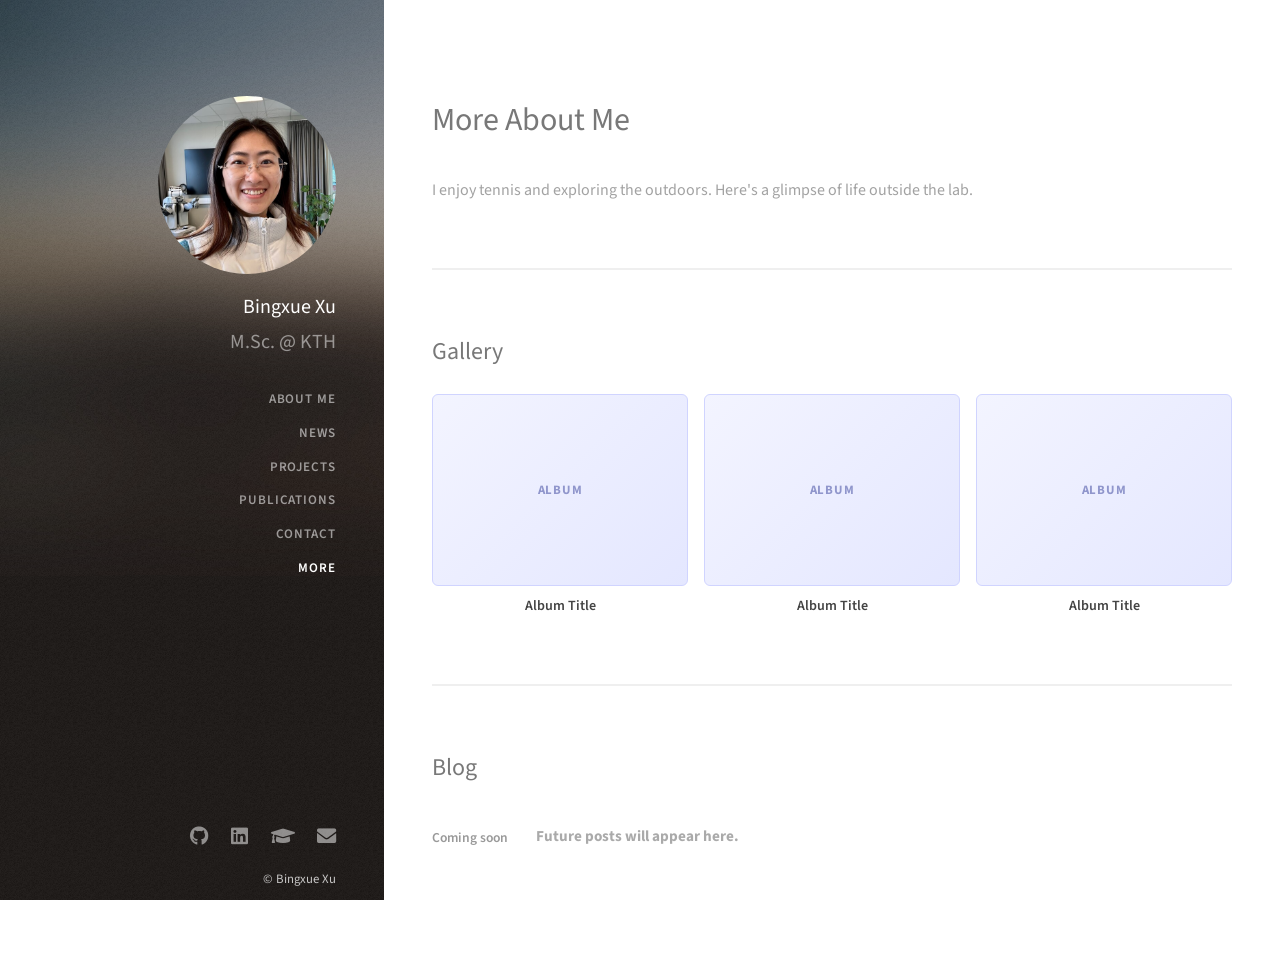
==== more.html @ c5659b3e "Update personal page" ====
<!DOCTYPE HTML>
<!--
	Strata by HTML5 UP — html5up.net | @ajlkn
	CCA 3.0 license (html5up.net/license)
	Customized for Bingxue Xu
-->
<html>
	<head>
		<title>More — Bingxue Xu</title>
		<meta charset="utf-8" />
		<meta name="viewport" content="width=device-width, initial-scale=1, user-scalable=no" />
		<link rel="stylesheet" href="assets/css/main.css" />
		<link rel="stylesheet" href="assets/css/custom.css" />
		<link rel="stylesheet" href="assets/css/more.css" />
	</head>
	<body class="is-preload">

		<!-- Header / Sidebar -->
		<header id="header">
			<div class="inner">
				<a href="index.html" class="image avatar"><img src="images/avatar.jpg" alt="Bingxue Xu" /></a>
				<h1>
					<strong>Bingxue Xu</strong><br />
					M.Sc. @ KTH
				</h1>
				<nav id="nav">
					<ul>
						<li><a href="index.html#about">About Me</a></li>
						<li><a href="index.html#news">News</a></li>
						<li><a href="index.html#projects">Projects</a></li>
						<li><a href="index.html#publications">Publications</a></li>
						<li><a href="index.html#contact">Contact</a></li>
						<li><a href="more.html" class="active">More</a></li>
					</ul>
				</nav>
				<ul class="sidebar-icons">
					<li>
						<a href="https://github.com/bingxue-xu" target="_blank" class="icon brands fa-github" title="GitHub">
							<span class="label">GitHub</span>
						</a>
					</li>
					<li>
						<a href="https://www.linkedin.com/in/bingxue-xu/" target="_blank" class="icon brands fa-linkedin" title="LinkedIn">
							<span class="label">LinkedIn</span>
						</a>
					</li>
					<li>
						<a href="https://scholar.google.com/citations?user=WCDeIqYAAAAJ&hl=zh-CN" target="_blank" class="icon solid fa-graduation-cap" title="Google Scholar">
							<span class="label">Google Scholar</span>
						</a>
					</li>
					<li>
						<a href="mailto:autoxue@gmail.com" class="icon solid fa-envelope" title="Email">
							<span class="label">Email</span>
						</a>
					</li>
				</ul>
			</div>
		</header>

		<!-- Main -->
		<div id="main">

			<section id="more-intro">
				<header class="major">
					<h2>More About Me</h2>
				</header>
				<p>
					I enjoy tennis and exploring the outdoors.
					Here's a glimpse of life outside the lab.
				</p>
			</section>

			<!-- Gallery — album grid -->
			<!--
				HOW TO ADD AN ALBUM:
				1. Create a folder: images/gallery/album-name/
				2. Put photos and videos in that folder
				3. Copy gallery/template.html → gallery/album-name.html
				4. Add a tile below pointing to that page
				5. Use the first photo as the cover image
			-->
			<section id="gallery">
				<h2>Gallery</h2>
				<div class="album-grid">

					<!--
						Album tile example (replace placeholder with real cover):
						<a href="gallery/sweden.html" class="album-tile">
							<div class="album-cover">
								<img src="images/gallery/sweden/cover.jpg" alt="Sweden" />
							</div>
							<p class="album-label">Sweden</p>
						</a>
					-->

					<div class="album-tile album-placeholder">
						<div class="album-cover"><span>Album</span></div>
						<p class="album-label">Album Title</p>
					</div>
					<div class="album-tile album-placeholder">
						<div class="album-cover"><span>Album</span></div>
						<p class="album-label">Album Title</p>
					</div>
					<div class="album-tile album-placeholder">
						<div class="album-cover"><span>Album</span></div>
						<p class="album-label">Album Title</p>
					</div>

				</div>
			</section>

			<!-- Blog -->
			<section id="blog">
				<h2>Blog</h2>
				<ul class="blog-list">
					<!--
						<li>
							<span class="blog-date">2026-04</span>
							<div class="blog-body">
								<a href="posts/my-post.html" class="blog-title">Post Title</a>
								<p class="blog-excerpt">A short summary...</p>
							</div>
						</li>
					-->
					<li>
						<span class="blog-date">Coming soon</span>
						<div class="blog-body">
							<span class="blog-title" style="color:#aaa;">Future posts will appear here.</span>
						</div>
					</li>
				</ul>
			</section>

		</div>

		<!-- Footer -->
		<footer id="footer">
			<div class="inner">
				<ul class="copyright">
					<li>&copy; Bingxue Xu</li><li>Design: <a href="http://html5up.net">HTML5 UP</a></li>
				</ul>
			</div>
		</footer>

		<!-- Scripts -->
		<script src="assets/js/jquery.min.js"></script>
		<script src="assets/js/jquery.poptrox.min.js"></script>
		<script src="assets/js/browser.min.js"></script>
		<script src="assets/js/breakpoints.min.js"></script>
		<script src="assets/js/util.js"></script>
		<script src="assets/js/main.js"></script>

	</body>
</html>
---- assets/css/main.css ----
@import url("fontawesome-all.min.css");
@import url("https://fonts.googleapis.com/css?family=Source+Sans+Pro:400,400italic");

/*
	Strata by HTML5 UP
	html5up.net | @ajlkn
	Free for personal and commercial use under the CCA 3.0 license (html5up.net/license)
*/

html, body, div, span, applet, object,
iframe, h1, h2, h3, h4, h5, h6, p, blockquote,
pre, a, abbr, acronym, address, big, cite,
code, del, dfn, em, img, ins, kbd, q, s, samp,
small, strike, strong, sub, sup, tt, var, b,
u, i, center, dl, dt, dd, ol, ul, li, fieldset,
form, label, legend, table, caption, tbody,
tfoot, thead, tr, th, td, article, aside,
canvas, details, embed, figure, figcaption,
footer, header, hgroup, menu, nav, output, ruby,
section, summary, time, mark, audio, video {
	margin: 0;
	padding: 0;
	border: 0;
	font-size: 100%;
	font: inherit;
	vertical-align: baseline;}

article, aside, details, figcaption, figure,
footer, header, hgroup, menu, nav, section {
	display: block;}

body {
	line-height: 1;
}

ol, ul {
	list-style: none;
}

blockquote, q {
	quotes: none;
}

	blockquote:before, blockquote:after, q:before, q:after {
		content: '';
		content: none;
	}

table {
	border-collapse: collapse;
	border-spacing: 0;
}

body {
	-webkit-text-size-adjust: none;
}

mark {
	background-color: transparent;
	color: inherit;
}

input::-moz-focus-inner {
	border: 0;
	padding: 0;
}

input, select, textarea {
	-moz-appearance: none;
	-webkit-appearance: none;
	-ms-appearance: none;
	appearance: none;
}

/* Basic */

	html {
		box-sizing: border-box;
	}

	*, *:before, *:after {
		box-sizing: inherit;
	}

	body {
		background: #fff;
	}

		body.is-preload *, body.is-preload *:before, body.is-preload *:after {
			-moz-animation: none !important;
			-webkit-animation: none !important;
			-ms-animation: none !important;
			animation: none !important;
			-moz-transition: none !important;
			-webkit-transition: none !important;
			-ms-transition: none !important;
			transition: none !important;
		}

	body, input, select, textarea {
		color: #a2a2a2;
		font-family: "Source Sans Pro", Helvetica, sans-serif;
		font-size: 16pt;
		font-weight: 400;
		line-height: 1.75em;
	}

	a {
		-moz-transition: color 0.2s ease-in-out, border-color 0.2s ease-in-out;
		-webkit-transition: color 0.2s ease-in-out, border-color 0.2s ease-in-out;
		-ms-transition: color 0.2s ease-in-out, border-color 0.2s ease-in-out;
		transition: color 0.2s ease-in-out, border-color 0.2s ease-in-out;
		border-bottom: dotted 1px;
		color: #49bf9d;
		text-decoration: none;
	}

		a:hover {
			border-bottom-color: transparent;
			color: #49bf9d !important;
			text-decoration: none;
		}

	strong, b {
		color: #787878;
		font-weight: 400;
	}

	em, i {
		font-style: italic;
	}

	p {
		margin: 0 0 2em 0;
	}

	h1, h2, h3, h4, h5, h6 {
		color: #787878;
		font-weight: 400;
		line-height: 1em;
		margin: 0 0 1em 0;
	}

		h1 a, h2 a, h3 a, h4 a, h5 a, h6 a {
			color: inherit;
			text-decoration: none;
		}

	h1 {
		font-size: 2em;
		line-height: 1.5em;
	}

	h2 {
		font-size: 1.5em;
		line-height: 1.5em;
	}

	h3 {
		font-size: 1.25em;
		line-height: 1.5em;
	}

	h4 {
		font-size: 1.1em;
		line-height: 1.5em;
	}

	h5 {
		font-size: 0.9em;
		line-height: 1.5em;
	}

	h6 {
		font-size: 0.7em;
		line-height: 1.5em;
	}

	sub {
		font-size: 0.8em;
		position: relative;
		top: 0.5em;
	}

	sup {
		font-size: 0.8em;
		position: relative;
		top: -0.5em;
	}

	hr {
		border: 0;
		border-bottom: solid 2px #efefef;
		margin: 2em 0;
	}

		hr.major {
			margin: 3em 0;
		}

	blockquote {
		border-left: solid 6px #efefef;
		font-style: italic;
		margin: 0 0 2em 0;
		padding: 0.5em 0 0.5em 1.5em;
	}

	code {
		background: #f7f7f7;
		border-radius: 0.35em;
		border: solid 2px #efefef;
		font-family: "Courier New", monospace;
		font-size: 0.9em;
		margin: 0 0.25em;
		padding: 0.25em 0.65em;
	}

	pre {
		-webkit-overflow-scrolling: touch;
		font-family: "Courier New", monospace;
		font-size: 0.9em;
		margin: 0 0 2em 0;
	}

		pre code {
			display: block;
			line-height: 1.75em;
			padding: 1em 1.5em;
			overflow-x: auto;
		}

	.align-left {
		text-align: left;
	}

	.align-center {
		text-align: center;
	}

	.align-right {
		text-align: right;
	}

/* Container */

	.container {
		margin: 0 auto;
		max-width: calc(100% - 4em);
		width: 100%;
	}

		.container.xsmall {
			width: 25%;
		}

		.container.small {
			width: 50%;
		}

		.container.medium {
			width: 75%;
		}

		.container.large {
			width: 125%;
		}

		.container.xlarge {
			width: 150%;
		}

		.container.max {
			width: 100%;
		}

		@media screen and (max-width: 980px) {

			.container {
				width: 100% !important;
				max-width: 100% !important;
			}

		}

		@media screen and (max-width: 480px) {

			.container {
				max-width: calc(100% - 3em);
			}

		}

/* Row */

	.row {
		display: flex;
		flex-wrap: wrap;
		box-sizing: border-box;
		align-items: stretch;
	}

		.row > * {
			box-sizing: border-box;
		}

		.row.gtr-uniform > * > :last-child {
			margin-bottom: 0;
		}

		.row.aln-left {
			justify-content: flex-start;
		}

		.row.aln-center {
			justify-content: center;
		}

		.row.aln-right {
			justify-content: flex-end;
		}

		.row.aln-top {
			align-items: flex-start;
		}

		.row.aln-middle {
			align-items: center;
		}

		.row.aln-bottom {
			align-items: flex-end;
		}

		.row > .imp {
			order: -1;
		}

		.row > .col-1 {
			width: 8.33333%;
		}

		.row > .off-1 {
			margin-left: 8.33333%;
		}

		.row > .col-2 {
			width: 16.66667%;
		}

		.row > .off-2 {
			margin-left: 16.66667%;
		}

		.row > .col-3 {
			width: 25%;
		}

		.row > .off-3 {
			margin-left: 25%;
		}

		.row > .col-4 {
			width: 33.33333%;
		}

		.row > .off-4 {
			margin-left: 33.33333%;
		}

		.row > .col-5 {
			width: 41.66667%;
		}

		.row > .off-5 {
			margin-left: 41.66667%;
		}

		.row > .col-6 {
			width: 50%;
		}

		.row > .off-6 {
			margin-left: 50%;
		}

		.row > .col-7 {
			width: 58.33333%;
		}

		.row > .off-7 {
			margin-left: 58.33333%;
		}

		.row > .col-8 {
			width: 66.66667%;
		}

		.row > .off-8 {
			margin-left: 66.66667%;
		}

		.row > .col-9 {
			width: 75%;
		}

		.row > .off-9 {
			margin-left: 75%;
		}

		.row > .col-10 {
			width: 83.33333%;
		}

		.row > .off-10 {
			margin-left: 83.33333%;
		}

		.row > .col-11 {
			width: 91.66667%;
		}

		.row > .off-11 {
			margin-left: 91.66667%;
		}

		.row > .col-12 {
			width: 100%;
		}

		.row > .off-12 {
			margin-left: 100%;
		}

		.row.gtr-0 {
			margin-top: 0;
			margin-left: 0em;
		}

			.row.gtr-0 > * {
				padding: 0 0 0 0em;
			}

			.row.gtr-0.gtr-uniform {
				margin-top: 0em;
			}

				.row.gtr-0.gtr-uniform > * {
					padding-top: 0em;
				}

		.row.gtr-25 {
			margin-top: 0;
			margin-left: -0.625em;
		}

			.row.gtr-25 > * {
				padding: 0 0 0 0.625em;
			}

			.row.gtr-25.gtr-uniform {
				margin-top: -0.625em;
			}

				.row.gtr-25.gtr-uniform > * {
					padding-top: 0.625em;
				}

		.row.gtr-50 {
			margin-top: 0;
			margin-left: -1.25em;
		}

			.row.gtr-50 > * {
				padding: 0 0 0 1.25em;
			}

			.row.gtr-50.gtr-uniform {
				margin-top: -1.25em;
			}

				.row.gtr-50.gtr-uniform > * {
					padding-top: 1.25em;
				}

		.row {
			margin-top: 0;
			margin-left: -2.5em;
		}

			.row > * {
				padding: 0 0 0 2.5em;
			}

			.row.gtr-uniform {
				margin-top: -2.5em;
			}

				.row.gtr-uniform > * {
					padding-top: 2.5em;
				}

		.row.gtr-150 {
			margin-top: 0;
			margin-left: -3.75em;
		}

			.row.gtr-150 > * {
				padding: 0 0 0 3.75em;
			}

			.row.gtr-150.gtr-uniform {
				margin-top: -3.75em;
			}

				.row.gtr-150.gtr-uniform > * {
					padding-top: 3.75em;
				}

		.row.gtr-200 {
			margin-top: 0;
			margin-left: -5em;
		}

			.row.gtr-200 > * {
				padding: 0 0 0 5em;
			}

			.row.gtr-200.gtr-uniform {
				margin-top: -5em;
			}

				.row.gtr-200.gtr-uniform > * {
					padding-top: 5em;
				}

		@media screen and (max-width: 1800px) {

			.row {
				display: flex;
				flex-wrap: wrap;
				box-sizing: border-box;
				align-items: stretch;
			}

				.row > * {
					box-sizing: border-box;
				}

				.row.gtr-uniform > * > :last-child {
					margin-bottom: 0;
				}

				.row.aln-left {
					justify-content: flex-start;
				}

				.row.aln-center {
					justify-content: center;
				}

				.row.aln-right {
					justify-content: flex-end;
				}

				.row.aln-top {
					align-items: flex-start;
				}

				.row.aln-middle {
					align-items: center;
				}

				.row.aln-bottom {
					align-items: flex-end;
				}

				.row > .imp-xlarge {
					order: -1;
				}

				.row > .col-1-xlarge {
					width: 8.33333%;
				}

				.row > .off-1-xlarge {
					margin-left: 8.33333%;
				}

				.row > .col-2-xlarge {
					width: 16.66667%;
				}

				.row > .off-2-xlarge {
					margin-left: 16.66667%;
				}

				.row > .col-3-xlarge {
					width: 25%;
				}

				.row > .off-3-xlarge {
					margin-left: 25%;
				}

				.row > .col-4-xlarge {
					width: 33.33333%;
				}

				.row > .off-4-xlarge {
					margin-left: 33.33333%;
				}

				.row > .col-5-xlarge {
					width: 41.66667%;
				}

				.row > .off-5-xlarge {
					margin-left: 41.66667%;
				}

				.row > .col-6-xlarge {
					width: 50%;
				}

				.row > .off-6-xlarge {
					margin-left: 50%;
				}

				.row > .col-7-xlarge {
					width: 58.33333%;
				}

				.row > .off-7-xlarge {
					margin-left: 58.33333%;
				}

				.row > .col-8-xlarge {
					width: 66.66667%;
				}

				.row > .off-8-xlarge {
					margin-left: 66.66667%;
				}

				.row > .col-9-xlarge {
					width: 75%;
				}

				.row > .off-9-xlarge {
					margin-left: 75%;
				}

				.row > .col-10-xlarge {
					width: 83.33333%;
				}

				.row > .off-10-xlarge {
					margin-left: 83.33333%;
				}

				.row > .col-11-xlarge {
					width: 91.66667%;
				}

				.row > .off-11-xlarge {
					margin-left: 91.66667%;
				}

				.row > .col-12-xlarge {
					width: 100%;
				}

				.row > .off-12-xlarge {
					margin-left: 100%;
				}

				.row.gtr-0 {
					margin-top: 0;
					margin-left: 0em;
				}

					.row.gtr-0 > * {
						padding: 0 0 0 0em;
					}

					.row.gtr-0.gtr-uniform {
						margin-top: 0em;
					}

						.row.gtr-0.gtr-uniform > * {
							padding-top: 0em;
						}

				.row.gtr-25 {
					margin-top: 0;
					margin-left: -0.625em;
				}

					.row.gtr-25 > * {
						padding: 0 0 0 0.625em;
					}

					.row.gtr-25.gtr-uniform {
						margin-top: -0.625em;
					}

						.row.gtr-25.gtr-uniform > * {
							padding-top: 0.625em;
						}

				.row.gtr-50 {
					margin-top: 0;
					margin-left: -1.25em;
				}

					.row.gtr-50 > * {
						padding: 0 0 0 1.25em;
					}

					.row.gtr-50.gtr-uniform {
						margin-top: -1.25em;
					}

						.row.gtr-50.gtr-uniform > * {
							padding-top: 1.25em;
						}

				.row {
					margin-top: 0;
					margin-left: -2.5em;
				}

					.row > * {
						padding: 0 0 0 2.5em;
					}

					.row.gtr-uniform {
						margin-top: -2.5em;
					}

						.row.gtr-uniform > * {
							padding-top: 2.5em;
						}

				.row.gtr-150 {
					margin-top: 0;
					margin-left: -3.75em;
				}

					.row.gtr-150 > * {
						padding: 0 0 0 3.75em;
					}

					.row.gtr-150.gtr-uniform {
						margin-top: -3.75em;
					}

						.row.gtr-150.gtr-uniform > * {
							padding-top: 3.75em;
						}

				.row.gtr-200 {
					margin-top: 0;
					margin-left: -5em;
				}

					.row.gtr-200 > * {
						padding: 0 0 0 5em;
					}

					.row.gtr-200.gtr-uniform {
						margin-top: -5em;
					}

						.row.gtr-200.gtr-uniform > * {
							padding-top: 5em;
						}

		}

		@media screen and (max-width: 1280px) {

			.row {
				display: flex;
				flex-wrap: wrap;
				box-sizing: border-box;
				align-items: stretch;
			}

				.row > * {
					box-sizing: border-box;
				}

				.row.gtr-uniform > * > :last-child {
					margin-bottom: 0;
				}

				.row.aln-left {
					justify-content: flex-start;
				}

				.row.aln-center {
					justify-content: center;
				}

				.row.aln-right {
					justify-content: flex-end;
				}

				.row.aln-top {
					align-items: flex-start;
				}

				.row.aln-middle {
					align-items: center;
				}

				.row.aln-bottom {
					align-items: flex-end;
				}

				.row > .imp-large {
					order: -1;
				}

				.row > .col-1-large {
					width: 8.33333%;
				}

				.row > .off-1-large {
					margin-left: 8.33333%;
				}

				.row > .col-2-large {
					width: 16.66667%;
				}

				.row > .off-2-large {
					margin-left: 16.66667%;
				}

				.row > .col-3-large {
					width: 25%;
				}

				.row > .off-3-large {
					margin-left: 25%;
				}

				.row > .col-4-large {
					width: 33.33333%;
				}

				.row > .off-4-large {
					margin-left: 33.33333%;
				}

				.row > .col-5-large {
					width: 41.66667%;
				}

				.row > .off-5-large {
					margin-left: 41.66667%;
				}

				.row > .col-6-large {
					width: 50%;
				}

				.row > .off-6-large {
					margin-left: 50%;
				}

				.row > .col-7-large {
					width: 58.33333%;
				}

				.row > .off-7-large {
					margin-left: 58.33333%;
				}

				.row > .col-8-large {
					width: 66.66667%;
				}

				.row > .off-8-large {
					margin-left: 66.66667%;
				}

				.row > .col-9-large {
					width: 75%;
				}

				.row > .off-9-large {
					margin-left: 75%;
				}

				.row > .col-10-large {
					width: 83.33333%;
				}

				.row > .off-10-large {
					margin-left: 83.33333%;
				}

				.row > .col-11-large {
					width: 91.66667%;
				}

				.row > .off-11-large {
					margin-left: 91.66667%;
				}

				.row > .col-12-large {
					width: 100%;
				}

				.row > .off-12-large {
					margin-left: 100%;
				}

				.row.gtr-0 {
					margin-top: 0;
					margin-left: 0em;
				}

					.row.gtr-0 > * {
						padding: 0 0 0 0em;
					}

					.row.gtr-0.gtr-uniform {
						margin-top: 0em;
					}

						.row.gtr-0.gtr-uniform > * {
							padding-top: 0em;
						}

				.row.gtr-25 {
					margin-top: 0;
					margin-left: -0.5em;
				}

					.row.gtr-25 > * {
						padding: 0 0 0 0.5em;
					}

					.row.gtr-25.gtr-uniform {
						margin-top: -0.5em;
					}

						.row.gtr-25.gtr-uniform > * {
							padding-top: 0.5em;
						}

				.row.gtr-50 {
					margin-top: 0;
					margin-left: -1em;
				}

					.row.gtr-50 > * {
						padding: 0 0 0 1em;
					}

					.row.gtr-50.gtr-uniform {
						margin-top: -1em;
					}

						.row.gtr-50.gtr-uniform > * {
							padding-top: 1em;
						}

				.row {
					margin-top: 0;
					margin-left: -2em;
				}

					.row > * {
						padding: 0 0 0 2em;
					}

					.row.gtr-uniform {
						margin-top: -2em;
					}

						.row.gtr-uniform > * {
							padding-top: 2em;
						}

				.row.gtr-150 {
					margin-top: 0;
					margin-left: -3em;
				}

					.row.gtr-150 > * {
						padding: 0 0 0 3em;
					}

					.row.gtr-150.gtr-uniform {
						margin-top: -3em;
					}

						.row.gtr-150.gtr-uniform > * {
							padding-top: 3em;
						}

				.row.gtr-200 {
					margin-top: 0;
					margin-left: -4em;
				}

					.row.gtr-200 > * {
						padding: 0 0 0 4em;
					}

					.row.gtr-200.gtr-uniform {
						margin-top: -4em;
					}

						.row.gtr-200.gtr-uniform > * {
							padding-top: 4em;
						}

		}

		@media screen and (max-width: 980px) {

			.row {
				display: flex;
				flex-wrap: wrap;
				box-sizing: border-box;
				align-items: stretch;
			}

				.row > * {
					box-sizing: border-box;
				}

				.row.gtr-uniform > * > :last-child {
					margin-bottom: 0;
				}

				.row.aln-left {
					justify-content: flex-start;
				}

				.row.aln-center {
					justify-content: center;
				}

				.row.aln-right {
					justify-content: flex-end;
				}

				.row.aln-top {
					align-items: flex-start;
				}

				.row.aln-middle {
					align-items: center;
				}

				.row.aln-bottom {
					align-items: flex-end;
				}

				.row > .imp-medium {
					order: -1;
				}

				.row > .col-1-medium {
					width: 8.33333%;
				}

				.row > .off-1-medium {
					margin-left: 8.33333%;
				}

				.row > .col-2-medium {
					width: 16.66667%;
				}

				.row > .off-2-medium {
					margin-left: 16.66667%;
				}

				.row > .col-3-medium {
					width: 25%;
				}

				.row > .off-3-medium {
					margin-left: 25%;
				}

				.row > .col-4-medium {
					width: 33.33333%;
				}

				.row > .off-4-medium {
					margin-left: 33.33333%;
				}

				.row > .col-5-medium {
					width: 41.66667%;
				}

				.row > .off-5-medium {
					margin-left: 41.66667%;
				}

				.row > .col-6-medium {
					width: 50%;
				}

				.row > .off-6-medium {
					margin-left: 50%;
				}

				.row > .col-7-medium {
					width: 58.33333%;
				}

				.row > .off-7-medium {
					margin-left: 58.33333%;
				}

				.row > .col-8-medium {
					width: 66.66667%;
				}

				.row > .off-8-medium {
					margin-left: 66.66667%;
				}

				.row > .col-9-medium {
					width: 75%;
				}

				.row > .off-9-medium {
					margin-left: 75%;
				}

				.row > .col-10-medium {
					width: 83.33333%;
				}

				.row > .off-10-medium {
					margin-left: 83.33333%;
				}

				.row > .col-11-medium {
					width: 91.66667%;
				}

				.row > .off-11-medium {
					margin-left: 91.66667%;
				}

				.row > .col-12-medium {
					width: 100%;
				}

				.row > .off-12-medium {
					margin-left: 100%;
				}

				.row.gtr-0 {
					margin-top: 0;
					margin-left: 0em;
				}

					.row.gtr-0 > * {
						padding: 0 0 0 0em;
					}

					.row.gtr-0.gtr-uniform {
						margin-top: 0em;
					}

						.row.gtr-0.gtr-uniform > * {
							padding-top: 0em;
						}

				.row.gtr-25 {
					margin-top: 0;
					margin-left: -0.5em;
				}

					.row.gtr-25 > * {
						padding: 0 0 0 0.5em;
					}

					.row.gtr-25.gtr-uniform {
						margin-top: -0.5em;
					}

						.row.gtr-25.gtr-uniform > * {
							padding-top: 0.5em;
						}

				.row.gtr-50 {
					margin-top: 0;
					margin-left: -1em;
				}

					.row.gtr-50 > * {
						padding: 0 0 0 1em;
					}

					.row.gtr-50.gtr-uniform {
						margin-top: -1em;
					}

						.row.gtr-50.gtr-uniform > * {
							padding-top: 1em;
						}

				.row {
					margin-top: 0;
					margin-left: -2em;
				}

					.row > * {
						padding: 0 0 0 2em;
					}

					.row.gtr-uniform {
						margin-top: -2em;
					}

						.row.gtr-uniform > * {
							padding-top: 2em;
						}

				.row.gtr-150 {
					margin-top: 0;
					margin-left: -3em;
				}

					.row.gtr-150 > * {
						padding: 0 0 0 3em;
					}

					.row.gtr-150.gtr-uniform {
						margin-top: -3em;
					}

						.row.gtr-150.gtr-uniform > * {
							padding-top: 3em;
						}

				.row.gtr-200 {
					margin-top: 0;
					margin-left: -4em;
				}

					.row.gtr-200 > * {
						padding: 0 0 0 4em;
					}

					.row.gtr-200.gtr-uniform {
						margin-top: -4em;
					}

						.row.gtr-200.gtr-uniform > * {
							padding-top: 4em;
						}

		}

		@media screen and (max-width: 736px) {

			.row {
				display: flex;
				flex-wrap: wrap;
				box-sizing: border-box;
				align-items: stretch;
			}

				.row > * {
					box-sizing: border-box;
				}

				.row.gtr-uniform > * > :last-child {
					margin-bottom: 0;
				}

				.row.aln-left {
					justify-content: flex-start;
				}

				.row.aln-center {
					justify-content: center;
				}

				.row.aln-right {
					justify-content: flex-end;
				}

				.row.aln-top {
					align-items: flex-start;
				}

				.row.aln-middle {
					align-items: center;
				}

				.row.aln-bottom {
					align-items: flex-end;
				}

				.row > .imp-small {
					order: -1;
				}

				.row > .col-1-small {
					width: 8.33333%;
				}

				.row > .off-1-small {
					margin-left: 8.33333%;
				}

				.row > .col-2-small {
					width: 16.66667%;
				}

				.row > .off-2-small {
					margin-left: 16.66667%;
				}

				.row > .col-3-small {
					width: 25%;
				}

				.row > .off-3-small {
					margin-left: 25%;
				}

				.row > .col-4-small {
					width: 33.33333%;
				}

				.row > .off-4-small {
					margin-left: 33.33333%;
				}

				.row > .col-5-small {
					width: 41.66667%;
				}

				.row > .off-5-small {
					margin-left: 41.66667%;
				}

				.row > .col-6-small {
					width: 50%;
				}

				.row > .off-6-small {
					margin-left: 50%;
				}

				.row > .col-7-small {
					width: 58.33333%;
				}

				.row > .off-7-small {
					margin-left: 58.33333%;
				}

				.row > .col-8-small {
					width: 66.66667%;
				}

				.row > .off-8-small {
					margin-left: 66.66667%;
				}

				.row > .col-9-small {
					width: 75%;
				}

				.row > .off-9-small {
					margin-left: 75%;
				}

				.row > .col-10-small {
					width: 83.33333%;
				}

				.row > .off-10-small {
					margin-left: 83.33333%;
				}

				.row > .col-11-small {
					width: 91.66667%;
				}

				.row > .off-11-small {
					margin-left: 91.66667%;
				}

				.row > .col-12-small {
					width: 100%;
				}

				.row > .off-12-small {
					margin-left: 100%;
				}

				.row.gtr-0 {
					margin-top: 0;
					margin-left: 0em;
				}

					.row.gtr-0 > * {
						padding: 0 0 0 0em;
					}

					.row.gtr-0.gtr-uniform {
						margin-top: 0em;
					}

						.row.gtr-0.gtr-uniform > * {
							padding-top: 0em;
						}

				.row.gtr-25 {
					margin-top: 0;
					margin-left: -0.375em;
				}

					.row.gtr-25 > * {
						padding: 0 0 0 0.375em;
					}

					.row.gtr-25.gtr-uniform {
						margin-top: -0.375em;
					}

						.row.gtr-25.gtr-uniform > * {
							padding-top: 0.375em;
						}

				.row.gtr-50 {
					margin-top: 0;
					margin-left: -0.75em;
				}

					.row.gtr-50 > * {
						padding: 0 0 0 0.75em;
					}

					.row.gtr-50.gtr-uniform {
						margin-top: -0.75em;
					}

						.row.gtr-50.gtr-uniform > * {
							padding-top: 0.75em;
						}

				.row {
					margin-top: 0;
					margin-left: -1.5em;
				}

					.row > * {
						padding: 0 0 0 1.5em;
					}

					.row.gtr-uniform {
						margin-top: -1.5em;
					}

						.row.gtr-uniform > * {
							padding-top: 1.5em;
						}

				.row.gtr-150 {
					margin-top: 0;
					margin-left: -2.25em;
				}

					.row.gtr-150 > * {
						padding: 0 0 0 2.25em;
					}

					.row.gtr-150.gtr-uniform {
						margin-top: -2.25em;
					}

						.row.gtr-150.gtr-uniform > * {
							padding-top: 2.25em;
						}

				.row.gtr-200 {
					margin-top: 0;
					margin-left: -3em;
				}

					.row.gtr-200 > * {
						padding: 0 0 0 3em;
					}

					.row.gtr-200.gtr-uniform {
						margin-top: -3em;
					}

						.row.gtr-200.gtr-uniform > * {
							padding-top: 3em;
						}

		}

		@media screen and (max-width: 480px) {

			.row {
				display: flex;
				flex-wrap: wrap;
				box-sizing: border-box;
				align-items: stretch;
			}

				.row > * {
					box-sizing: border-box;
				}

				.row.gtr-uniform > * > :last-child {
					margin-bottom: 0;
				}

				.row.aln-left {
					justify-content: flex-start;
				}

				.row.aln-center {
					justify-content: center;
				}

				.row.aln-right {
					justify-content: flex-end;
				}

				.row.aln-top {
					align-items: flex-start;
				}

				.row.aln-middle {
					align-items: center;
				}

				.row.aln-bottom {
					align-items: flex-end;
				}

				.row > .imp-xsmall {
					order: -1;
				}

				.row > .col-1-xsmall {
					width: 8.33333%;
				}

				.row > .off-1-xsmall {
					margin-left: 8.33333%;
				}

				.row > .col-2-xsmall {
					width: 16.66667%;
				}

				.row > .off-2-xsmall {
					margin-left: 16.66667%;
				}

				.row > .col-3-xsmall {
					width: 25%;
				}

				.row > .off-3-xsmall {
					margin-left: 25%;
				}

				.row > .col-4-xsmall {
					width: 33.33333%;
				}

				.row > .off-4-xsmall {
					margin-left: 33.33333%;
				}

				.row > .col-5-xsmall {
					width: 41.66667%;
				}

				.row > .off-5-xsmall {
					margin-left: 41.66667%;
				}

				.row > .col-6-xsmall {
					width: 50%;
				}

				.row > .off-6-xsmall {
					margin-left: 50%;
				}

				.row > .col-7-xsmall {
					width: 58.33333%;
				}

				.row > .off-7-xsmall {
					margin-left: 58.33333%;
				}

				.row > .col-8-xsmall {
					width: 66.66667%;
				}

				.row > .off-8-xsmall {
					margin-left: 66.66667%;
				}

				.row > .col-9-xsmall {
					width: 75%;
				}

				.row > .off-9-xsmall {
					margin-left: 75%;
				}

				.row > .col-10-xsmall {
					width: 83.33333%;
				}

				.row > .off-10-xsmall {
					margin-left: 83.33333%;
				}

				.row > .col-11-xsmall {
					width: 91.66667%;
				}

				.row > .off-11-xsmall {
					margin-left: 91.66667%;
				}

				.row > .col-12-xsmall {
					width: 100%;
				}

				.row > .off-12-xsmall {
					margin-left: 100%;
				}

				.row.gtr-0 {
					margin-top: 0;
					margin-left: 0em;
				}

					.row.gtr-0 > * {
						padding: 0 0 0 0em;
					}

					.row.gtr-0.gtr-uniform {
						margin-top: 0em;
					}

						.row.gtr-0.gtr-uniform > * {
							padding-top: 0em;
						}

				.row.gtr-25 {
					margin-top: 0;
					margin-left: -0.375em;
				}

					.row.gtr-25 > * {
						padding: 0 0 0 0.375em;
					}

					.row.gtr-25.gtr-uniform {
						margin-top: -0.375em;
					}

						.row.gtr-25.gtr-uniform > * {
							padding-top: 0.375em;
						}

				.row.gtr-50 {
					margin-top: 0;
					margin-left: -0.75em;
				}

					.row.gtr-50 > * {
						padding: 0 0 0 0.75em;
					}

					.row.gtr-50.gtr-uniform {
						margin-top: -0.75em;
					}

						.row.gtr-50.gtr-uniform > * {
							padding-top: 0.75em;
						}

				.row {
					margin-top: 0;
					margin-left: -1.5em;
				}

					.row > * {
						padding: 0 0 0 1.5em;
					}

					.row.gtr-uniform {
						margin-top: -1.5em;
					}

						.row.gtr-uniform > * {
							padding-top: 1.5em;
						}

				.row.gtr-150 {
					margin-top: 0;
					margin-left: -2.25em;
				}

					.row.gtr-150 > * {
						padding: 0 0 0 2.25em;
					}

					.row.gtr-150.gtr-uniform {
						margin-top: -2.25em;
					}

						.row.gtr-150.gtr-uniform > * {
							padding-top: 2.25em;
						}

				.row.gtr-200 {
					margin-top: 0;
					margin-left: -3em;
				}

					.row.gtr-200 > * {
						padding: 0 0 0 3em;
					}

					.row.gtr-200.gtr-uniform {
						margin-top: -3em;
					}

						.row.gtr-200.gtr-uniform > * {
							padding-top: 3em;
						}

		}

/* Section/Article */

	section.special, article.special {
		text-align: center;
	}

	header p {
		color: #b2b2b2;
		position: relative;
		margin: 0 0 1.5em 0;
	}

	header h2 + p {
		font-size: 1.25em;
		margin-top: -1em;
		line-height: 1.5em;
	}

	header h3 + p {
		font-size: 1.1em;
		margin-top: -0.8em;
		line-height: 1.5em;
	}

	header h4 + p,
	header h5 + p,
	header h6 + p {
		font-size: 0.9em;
		margin-top: -0.6em;
		line-height: 1.5em;
	}

	header.major h2 {
		font-size: 2em;
	}

/* Form */

	form {
		margin: 0 0 2em 0;
	}

	label {
		color: #787878;
		display: block;
		font-size: 0.9em;
		font-weight: 400;
		margin: 0 0 1em 0;
	}

	input[type="text"],
	input[type="password"],
	input[type="email"],
	select,
	textarea {
		-moz-appearance: none;
		-webkit-appearance: none;
		-ms-appearance: none;
		appearance: none;
		background: #f7f7f7;
		border-radius: 0.35em;
		border: solid 2px transparent;
		color: inherit;
		display: block;
		outline: 0;
		padding: 0 0.75em;
		text-decoration: none;
		width: 100%;
	}

		input[type="text"]:invalid,
		input[type="password"]:invalid,
		input[type="email"]:invalid,
		select:invalid,
		textarea:invalid {
			box-shadow: none;
		}

		input[type="text"]:focus,
		input[type="password"]:focus,
		input[type="email"]:focus,
		select:focus,
		textarea:focus {
			border-color: #49bf9d;
		}

	select {
		background-image: url("data:image/svg+xml;charset=utf8,%3Csvg xmlns='http://www.w3.org/2000/svg' width='40' height='40' preserveAspectRatio='none' viewBox='0 0 40 40'%3E%3Cpath d='M9.4,12.3l10.4,10.4l10.4-10.4c0.2-0.2,0.5-0.4,0.9-0.4c0.3,0,0.6,0.1,0.9,0.4l3.3,3.3c0.2,0.2,0.4,0.5,0.4,0.9 c0,0.4-0.1,0.6-0.4,0.9L20.7,31.9c-0.2,0.2-0.5,0.4-0.9,0.4c-0.3,0-0.6-0.1-0.9-0.4L4.3,17.3c-0.2-0.2-0.4-0.5-0.4-0.9 c0-0.4,0.1-0.6,0.4-0.9l3.3-3.3c0.2-0.2,0.5-0.4,0.9-0.4S9.1,12.1,9.4,12.3z' fill='%23dfdfdf' /%3E%3C/svg%3E");
		background-size: 1.25rem;
		background-repeat: no-repeat;
		background-position: calc(100% - 1rem) center;
		height: 2.75em;
		padding-right: 2.75em;
		text-overflow: ellipsis;
	}

		select option {
			color: #787878;
			background: #fff;
		}

		select:focus::-ms-value {
			background-color: transparent;
		}

		select::-ms-expand {
			display: none;
		}

	input[type="text"],
	input[type="password"],
	input[type="email"],
	select {
		height: 2.75em;
	}

	textarea {
		padding: 0.75em;
	}

	input[type="checkbox"],
	input[type="radio"] {
		-moz-appearance: none;
		-webkit-appearance: none;
		-ms-appearance: none;
		appearance: none;
		display: block;
		float: left;
		margin-right: -2em;
		opacity: 0;
		width: 1em;
		z-index: -1;
	}

		input[type="checkbox"] + label,
		input[type="radio"] + label {
			text-decoration: none;
			color: #a2a2a2;
			cursor: pointer;
			display: inline-block;
			font-size: 1em;
			font-weight: 400;
			padding-left: 2.4em;
			padding-right: 0.75em;
			position: relative;
		}

			input[type="checkbox"] + label:before,
			input[type="radio"] + label:before {
				-moz-osx-font-smoothing: grayscale;
				-webkit-font-smoothing: antialiased;
				display: inline-block;
				font-style: normal;
				font-variant: normal;
				text-rendering: auto;
				line-height: 1;
				text-transform: none !important;
				font-family: 'Font Awesome 5 Free';
				font-weight: 900;
			}

			input[type="checkbox"] + label:before,
			input[type="radio"] + label:before {
				background: #f7f7f7;
				border-radius: 0.35em;
				border: solid 2px transparent;
				content: '';
				display: inline-block;
				font-size: 0.8em;
				height: 2.0625em;
				left: 0;
				line-height: 1.85625em;
				position: absolute;
				text-align: center;
				top: 0;
				width: 2.0625em;
			}

		input[type="checkbox"]:checked + label:before,
		input[type="radio"]:checked + label:before {
			background: #787878;
			border-color: #787878;
			color: #fff;
			content: '\f00c';
		}

		input[type="checkbox"]:focus + label:before,
		input[type="radio"]:focus + label:before {
			border-color: #49bf9d;
		}

	input[type="checkbox"] + label:before {
		border-radius: 0.35em;
	}

	input[type="radio"] + label:before {
		border-radius: 100%;
	}

	::-webkit-input-placeholder {
		color: #b2b2b2 !important;
		opacity: 1.0;
	}

	:-moz-placeholder {
		color: #b2b2b2 !important;
		opacity: 1.0;
	}

	::-moz-placeholder {
		color: #b2b2b2 !important;
		opacity: 1.0;
	}

	:-ms-input-placeholder {
		color: #b2b2b2 !important;
		opacity: 1.0;
	}

/* Box */

	.box {
		border-radius: 0.35em;
		border: solid 2px #efefef;
		margin-bottom: 2em;
		padding: 1.5em;
	}

		.box > :last-child,
		.box > :last-child > :last-child,
		.box > :last-child > :last-child > :last-child {
			margin-bottom: 0;
		}

		.box.alt {
			border: 0;
			border-radius: 0;
			padding: 0;
		}

/* Icon */

	.icon {
		text-decoration: none;
		border-bottom: none;
		position: relative;
	}

		.icon:before {
			-moz-osx-font-smoothing: grayscale;
			-webkit-font-smoothing: antialiased;
			display: inline-block;
			font-style: normal;
			font-variant: normal;
			text-rendering: auto;
			line-height: 1;
			text-transform: none !important;
			font-family: 'Font Awesome 5 Free';
			font-weight: 400;
		}

		.icon > .label {
			display: none;
		}

		.icon:before {
			line-height: inherit;
		}

		.icon.solid:before {
			font-weight: 900;
		}

		.icon.brands:before {
			font-family: 'Font Awesome 5 Brands';
		}

/* Image */

	.image {
		border-radius: 0.35em;
		border: 0;
		display: inline-block;
		position: relative;
	}

		.image:before {
			-moz-transition: opacity 0.2s ease-in-out;
			-webkit-transition: opacity 0.2s ease-in-out;
			-ms-transition: opacity 0.2s ease-in-out;
			transition: opacity 0.2s ease-in-out;
			background: url("images/overlay.png");
			border-radius: 0.35em;
			content: '';
			display: block;
			height: 100%;
			left: 0;
			opacity: 0.5;
			position: absolute;
			top: 0;
			width: 100%;
		}

		.image.thumb {
			text-align: center;
		}

			.image.thumb:after {
				-moz-transition: opacity 0.2s ease-in-out;
				-webkit-transition: opacity 0.2s ease-in-out;
				-ms-transition: opacity 0.2s ease-in-out;
				transition: opacity 0.2s ease-in-out;
				border-radius: 0.35em;
				border: solid 3px rgba(255, 255, 255, 0.5);
				color: #fff;
				content: 'View';
				display: inline-block;
				font-size: 0.8em;
				font-weight: 400;
				left: 50%;
				line-height: 2.25em;
				margin: -1.25em 0 0 -3em;
				opacity: 0;
				padding: 0 1.5em;
				position: absolute;
				text-align: center;
				text-decoration: none;
				top: 50%;
				white-space: nowrap;
			}

			.image.thumb:hover:after {
				opacity: 1.0;
			}

			.image.thumb:hover:before {
				background: url("images/overlay.png"), url("images/overlay.png");
				opacity: 1.0;
			}

		.image img {
			border-radius: 0.35em;
			display: block;
		}

		.image.left {
			float: left;
			margin: 0 1.5em 1em 0;
			top: 0.25em;
		}

		.image.right {
			float: right;
			margin: 0 0 1em 1.5em;
			top: 0.25em;
		}

		.image.left, .image.right {
			max-width: 40%;
		}

			.image.left img, .image.right img {
				width: 100%;
			}

		.image.fit {
			display: block;
			margin: 0 0 2em 0;
			width: 100%;
		}

			.image.fit img {
				width: 100%;
			}

		.image.avatar {
			border-radius: 100%;
		}

			.image.avatar:before {
				display: none;
			}

			.image.avatar img {
				border-radius: 100%;
				width: 100%;
			}

/* List */

	ol {
		list-style: decimal;
		margin: 0 0 2em 0;
		padding-left: 1.25em;
	}

		ol li {
			padding-left: 0.25em;
		}

	ul {
		list-style: disc;
		margin: 0 0 2em 0;
		padding-left: 1em;
	}

		ul li {
			padding-left: 0.5em;
		}

		ul.alt {
			list-style: none;
			padding-left: 0;
		}

			ul.alt li {
				border-top: solid 2px #efefef;
				padding: 0.5em 0;
			}

				ul.alt li:first-child {
					border-top: 0;
					padding-top: 0;
				}

	dl {
		margin: 0 0 2em 0;
	}

/* Icons */

	ul.icons {
		cursor: default;
		list-style: none;
		padding-left: 0;
	}

		ul.icons li {
			display: inline-block;
			padding: 0 1em 0 0;
		}

			ul.icons li:last-child {
				padding-right: 0;
			}

			ul.icons li .icon:before {
				font-size: 1.5em;
			}

/* Labeled Icons */

	ul.labeled-icons {
		list-style: none;
		padding: 0;
	}

		ul.labeled-icons li {
			line-height: 1.75em;
			margin: 1.5em 0 0 0;
			padding-left: 2.25em;
			position: relative;
		}

			ul.labeled-icons li:first-child {
				margin-top: 0;
			}

			ul.labeled-icons li a {
				color: inherit;
			}

			ul.labeled-icons li h3 {
				color: #b2b2b2;
				left: 0;
				position: absolute;
				text-align: center;
				top: 0;
				width: 1em;
			}

/* Actions */

	ul.actions {
		display: -moz-flex;
		display: -webkit-flex;
		display: -ms-flex;
		display: flex;
		cursor: default;
		list-style: none;
		margin-left: -1em;
		padding-left: 0;
	}

		ul.actions li {
			padding: 0 0 0 1em;
			vertical-align: middle;
		}

		ul.actions.special {
			-moz-justify-content: center;
			-webkit-justify-content: center;
			-ms-justify-content: center;
			justify-content: center;
			width: 100%;
			margin-left: 0;
		}

			ul.actions.special li:first-child {
				padding-left: 0;
			}

		ul.actions.stacked {
			-moz-flex-direction: column;
			-webkit-flex-direction: column;
			-ms-flex-direction: column;
			flex-direction: column;
			margin-left: 0;
		}

			ul.actions.stacked li {
				padding: 1.3em 0 0 0;
			}

				ul.actions.stacked li:first-child {
					padding-top: 0;
				}

		ul.actions.fit {
			width: calc(100% + 1em);
		}

			ul.actions.fit li {
				-moz-flex-grow: 1;
				-webkit-flex-grow: 1;
				-ms-flex-grow: 1;
				flex-grow: 1;
				-moz-flex-shrink: 1;
				-webkit-flex-shrink: 1;
				-ms-flex-shrink: 1;
				flex-shrink: 1;
				width: 100%;
			}

				ul.actions.fit li > * {
					width: 100%;
				}

			ul.actions.fit.stacked {
				width: 100%;
			}

		@media screen and (max-width: 480px) {

			ul.actions:not(.fixed) {
				-moz-flex-direction: column;
				-webkit-flex-direction: column;
				-ms-flex-direction: column;
				flex-direction: column;
				margin-left: 0;
				width: 100% !important;
			}

				ul.actions:not(.fixed) li {
					-moz-flex-grow: 1;
					-webkit-flex-grow: 1;
					-ms-flex-grow: 1;
					flex-grow: 1;
					-moz-flex-shrink: 1;
					-webkit-flex-shrink: 1;
					-ms-flex-shrink: 1;
					flex-shrink: 1;
					padding: 1em 0 0 0;
					text-align: center;
					width: 100%;
				}

					ul.actions:not(.fixed) li > * {
						width: 100%;
					}

					ul.actions:not(.fixed) li:first-child {
						padding-top: 0;
					}

					ul.actions:not(.fixed) li input[type="submit"],
					ul.actions:not(.fixed) li input[type="reset"],
					ul.actions:not(.fixed) li input[type="button"],
					ul.actions:not(.fixed) li button,
					ul.actions:not(.fixed) li .button {
						width: 100%;
					}

						ul.actions:not(.fixed) li input[type="submit"].icon:before,
						ul.actions:not(.fixed) li input[type="reset"].icon:before,
						ul.actions:not(.fixed) li input[type="button"].icon:before,
						ul.actions:not(.fixed) li button.icon:before,
						ul.actions:not(.fixed) li .button.icon:before {
							margin-left: -0.5em;
						}

		}

/* Table */

	.table-wrapper {
		-webkit-overflow-scrolling: touch;
		overflow-x: auto;
	}

	table {
		margin: 0 0 2em 0;
		width: 100%;
	}

		table tbody tr {
			border: solid 1px #efefef;
			border-left: 0;
			border-right: 0;
		}

			table tbody tr:nth-child(2n + 1) {
				background-color: #f7f7f7;
			}

		table td {
			padding: 0.75em 0.75em;
		}

		table th {
			color: #787878;
			font-size: 0.9em;
			font-weight: 400;
			padding: 0 0.75em 0.75em 0.75em;
			text-align: left;
		}

		table thead {
			border-bottom: solid 2px #efefef;
		}

		table tfoot {
			border-top: solid 2px #efefef;
		}

		table.alt {
			border-collapse: separate;
		}

			table.alt tbody tr td {
				border: solid 2px #efefef;
				border-left-width: 0;
				border-top-width: 0;
			}

				table.alt tbody tr td:first-child {
					border-left-width: 2px;
				}

			table.alt tbody tr:first-child td {
				border-top-width: 2px;
			}

			table.alt thead {
				border-bottom: 0;
			}

			table.alt tfoot {
				border-top: 0;
			}

/* Button */

	input[type="submit"],
	input[type="reset"],
	input[type="button"],
	.button {
		-moz-appearance: none;
		-webkit-appearance: none;
		-ms-appearance: none;
		appearance: none;
		-moz-transition: background-color 0.2s ease-in-out, color 0.2s ease-in-out, border-color 0.2s ease-in-out;
		-webkit-transition: background-color 0.2s ease-in-out, color 0.2s ease-in-out, border-color 0.2s ease-in-out;
		-ms-transition: background-color 0.2s ease-in-out, color 0.2s ease-in-out, border-color 0.2s ease-in-out;
		transition: background-color 0.2s ease-in-out, color 0.2s ease-in-out, border-color 0.2s ease-in-out;
		background-color: transparent;
		border-radius: 0.35em;
		border: solid 3px #efefef;
		color: #787878 !important;
		cursor: pointer;
		display: inline-block;
		font-weight: 400;
		height: 3.15em;
		height: calc(2.75em + 6px);
		line-height: 2.75em;
		min-width: 10em;
		padding: 0 1.5em;
		text-align: center;
		text-decoration: none;
		white-space: nowrap;
	}

		input[type="submit"]:hover,
		input[type="reset"]:hover,
		input[type="button"]:hover,
		.button:hover {
			border-color: #49bf9d;
			color: #49bf9d !important;
		}

		input[type="submit"]:active,
		input[type="reset"]:active,
		input[type="button"]:active,
		.button:active {
			background-color: rgba(73, 191, 157, 0.1);
			border-color: #49bf9d;
			color: #49bf9d !important;
		}

		input[type="submit"].icon,
		input[type="reset"].icon,
		input[type="button"].icon,
		.button.icon {
			padding-left: 1.35em;
		}

			input[type="submit"].icon:before,
			input[type="reset"].icon:before,
			input[type="button"].icon:before,
			.button.icon:before {
				margin-right: 0.5em;
			}

		input[type="submit"].fit,
		input[type="reset"].fit,
		input[type="button"].fit,
		.button.fit {
			min-width: 0;
			width: 100%;
		}

		input[type="submit"].small,
		input[type="reset"].small,
		input[type="button"].small,
		.button.small {
			font-size: 0.8em;
		}

		input[type="submit"].large,
		input[type="reset"].large,
		input[type="button"].large,
		.button.large {
			font-size: 1.35em;
		}

		input[type="submit"].primary,
		input[type="reset"].primary,
		input[type="button"].primary,
		.button.primary {
			background-color: #49bf9d;
			border-color: #49bf9d;
			color: #ffffff !important;
		}

			input[type="submit"].primary:hover,
			input[type="reset"].primary:hover,
			input[type="button"].primary:hover,
			.button.primary:hover {
				background-color: #5cc6a7;
				border-color: #5cc6a7;
			}

			input[type="submit"].primary:active,
			input[type="reset"].primary:active,
			input[type="button"].primary:active,
			.button.primary:active {
				background-color: #3eb08f;
				border-color: #3eb08f;
			}

		input[type="submit"].disabled, input[type="submit"]:disabled,
		input[type="reset"].disabled,
		input[type="reset"]:disabled,
		input[type="button"].disabled,
		input[type="button"]:disabled,
		.button.disabled,
		.button:disabled {
			background-color: #e7e7e7 !important;
			border-color: #e7e7e7 !important;
			color: #b2b2b2 !important;
			cursor: default;
		}

/* Work Item */

	.work-item {
		margin: 0 0 2em 0;
	}

		.work-item .image {
			margin: 0 0 1.5em 0;
		}

		.work-item h3 {
			font-size: 1em;
			margin: 0 0 0.5em 0;
		}

		.work-item p {
			font-size: 0.8em;
			line-height: 1.5em;
			margin: 0;
		}

/* Header */

	#header {
		display: -moz-flex;
		display: -webkit-flex;
		display: -ms-flex;
		display: flex;
		-moz-flex-direction: column;
		-webkit-flex-direction: column;
		-ms-flex-direction: column;
		flex-direction: column;
		-moz-align-items: -moz-flex-end;
		-webkit-align-items: -webkit-flex-end;
		-ms-align-items: -ms-flex-end;
		align-items: flex-end;
		-moz-justify-content: space-between;
		-webkit-justify-content: space-between;
		-ms-justify-content: space-between;
		justify-content: space-between;
		background-color: #1f1815;
		background-attachment: scroll,								scroll;
		background-image: url("images/overlay.png"), url("../../images/bg.jpg");
		background-position: top left,							top left;
		background-repeat: repeat,								no-repeat;
		background-size: auto,								150%;
		color: rgba(255, 255, 255, 0.5);
		height: 100%;
		left: 0;
		padding: 8em 4em;
		position: fixed;
		text-align: right;
		top: 0;
		width: 35%;
	}

		#header > * {
			-moz-flex-shrink: 0;
			-webkit-flex-shrink: 0;
			-ms-flex-shrink: 0;
			flex-shrink: 0;
			width: 100%;
		}

		#header > .inner {
			-moz-flex-grow: 1;
			-webkit-flex-grow: 1;
			-ms-flex-grow: 1;
			flex-grow: 1;
			margin: 0 0 2em 0;
		}

		#header strong, #header b {
			color: #ffffff;
		}

		#header h2, #header h3, #header h4, #header h5, #header h6 {
			color: #ffffff;
		}

		#header h1 {
			color: rgba(255, 255, 255, 0.5);
			font-size: 1.35em;
			line-height: 1.75em;
			margin: 0;
		}

		#header .image.avatar {
			margin: 0 0 1em 0;
			width: 6.25em;
		}

/* Footer */

	#footer .icons {
		margin: 1em 0 0 0;
	}

		#footer .icons a {
			color: rgba(255, 255, 255, 0.4);
		}

	#footer .copyright {
		color: rgba(255, 255, 255, 0.4);
		font-size: 0.8em;
		list-style: none;
		margin: 1em 0 0 0;
		padding: 0;
	}

		#footer .copyright li {
			border-left: solid 1px rgba(255, 255, 255, 0.25);
			display: inline-block;
			line-height: 1em;
			margin-left: 0.75em;
			padding-left: 0.75em;
		}

			#footer .copyright li:first-child {
				border-left: 0;
				margin-left: 0;
				padding-left: 0;
			}

			#footer .copyright li a {
				color: inherit;
			}

/* Main */

	#main {
		margin-left: 35%;
		max-width: 54em;
		padding: 8em 4em 4em 4em;
		width: calc(100% - 35%);
	}

		#main > section {
			border-top: solid 2px #efefef;
			margin: 4em 0 0 0;
			padding: 4em 0 0 0;
		}

			#main > section:first-child {
				border-top: 0;
				margin-top: 0;
				padding-top: 0;
			}

/* Poptrox */

	@-moz-keyframes spin {
		0% {
			-moz-transform: rotate(0deg);
			-webkit-transform: rotate(0deg);
			-ms-transform: rotate(0deg);
			transform: rotate(0deg);
		}

		100% {
			-moz-transform: rotate(360deg);
			-webkit-transform: rotate(360deg);
			-ms-transform: rotate(360deg);
			transform: rotate(360deg);
		}
	}

	@-webkit-keyframes spin {
		0% {
			-moz-transform: rotate(0deg);
			-webkit-transform: rotate(0deg);
			-ms-transform: rotate(0deg);
			transform: rotate(0deg);
		}

		100% {
			-moz-transform: rotate(360deg);
			-webkit-transform: rotate(360deg);
			-ms-transform: rotate(360deg);
			transform: rotate(360deg);
		}
	}

	@-ms-keyframes spin {
		0% {
			-moz-transform: rotate(0deg);
			-webkit-transform: rotate(0deg);
			-ms-transform: rotate(0deg);
			transform: rotate(0deg);
		}

		100% {
			-moz-transform: rotate(360deg);
			-webkit-transform: rotate(360deg);
			-ms-transform: rotate(360deg);
			transform: rotate(360deg);
		}
	}

	@keyframes spin {
		0% {
			-moz-transform: rotate(0deg);
			-webkit-transform: rotate(0deg);
			-ms-transform: rotate(0deg);
			transform: rotate(0deg);
		}

		100% {
			-moz-transform: rotate(360deg);
			-webkit-transform: rotate(360deg);
			-ms-transform: rotate(360deg);
			transform: rotate(360deg);
		}
	}

	.poptrox-popup {
		-moz-box-sizing: content-box;
		-webkit-box-sizing: content-box;
		-ms-box-sizing: content-box;
		box-sizing: content-box;
		-webkit-tap-highlight-color: rgba(255, 255, 255, 0);
		background: #fff;
		border-radius: 0.35em;
		box-shadow: 0 0.1em 0.15em 0 rgba(0, 0, 0, 0.15);
		overflow: hidden;
		padding-bottom: 3em;
	}

		.poptrox-popup .loader {
			text-decoration: none;
			-moz-animation: spin 1s linear infinite;
			-webkit-animation: spin 1s linear infinite;
			-ms-animation: spin 1s linear infinite;
			animation: spin 1s linear infinite;
			font-size: 1.5em;
			height: 1em;
			left: 50%;
			line-height: 1em;
			margin: -0.5em 0 0 -0.5em;
			position: absolute;
			top: 50%;
			width: 1em;
		}

			.poptrox-popup .loader:before {
				-moz-osx-font-smoothing: grayscale;
				-webkit-font-smoothing: antialiased;
				display: inline-block;
				font-style: normal;
				font-variant: normal;
				text-rendering: auto;
				line-height: 1;
				text-transform: none !important;
				font-family: 'Font Awesome 5 Free';
				font-weight: 900;
			}

			.poptrox-popup .loader:before {
				content: '\f1ce';
			}

		.poptrox-popup .caption {
			background: #fff;
			bottom: 0;
			cursor: default;
			font-size: 0.9em;
			height: 3em;
			left: 0;
			line-height: 2.8em;
			position: absolute;
			text-align: center;
			width: 100%;
			z-index: 1;
		}

		.poptrox-popup .nav-next,
		.poptrox-popup .nav-previous {
			text-decoration: none;
			-moz-transition: opacity 0.2s ease-in-out;
			-webkit-transition: opacity 0.2s ease-in-out;
			-ms-transition: opacity 0.2s ease-in-out;
			transition: opacity 0.2s ease-in-out;
			-webkit-tap-highlight-color: rgba(255, 255, 255, 0);
			background: rgba(0, 0, 0, 0.01);
			cursor: pointer;
			height: 100%;
			opacity: 0;
			position: absolute;
			top: 0;
			width: 50%;
		}

			.poptrox-popup .nav-next:before,
			.poptrox-popup .nav-previous:before {
				-moz-osx-font-smoothing: grayscale;
				-webkit-font-smoothing: antialiased;
				display: inline-block;
				font-style: normal;
				font-variant: normal;
				text-rendering: auto;
				line-height: 1;
				text-transform: none !important;
				font-family: 'Font Awesome 5 Free';
				font-weight: 900;
			}

			.poptrox-popup .nav-next:before,
			.poptrox-popup .nav-previous:before {
				color: #fff;
				font-size: 2.5em;
				height: 1em;
				line-height: 1em;
				margin-top: -0.75em;
				position: absolute;
				text-align: center;
				top: 50%;
				width: 1.5em;
			}

		.poptrox-popup .nav-next {
			right: 0;
		}

			.poptrox-popup .nav-next:before {
				content: '\f105';
				right: 0;
			}

		.poptrox-popup .nav-previous {
			left: 0;
		}

			.poptrox-popup .nav-previous:before {
				content: '\f104';
				left: 0;
			}

		.poptrox-popup .closer {
			text-decoration: none;
			-moz-transition: opacity 0.2s ease-in-out;
			-webkit-transition: opacity 0.2s ease-in-out;
			-ms-transition: opacity 0.2s ease-in-out;
			transition: opacity 0.2s ease-in-out;
			-webkit-tap-highlight-color: rgba(255, 255, 255, 0);
			color: #fff;
			height: 4em;
			line-height: 4em;
			opacity: 0;
			position: absolute;
			right: 0;
			text-align: center;
			top: 0;
			width: 4em;
			z-index: 2;
		}

			.poptrox-popup .closer:before {
				-moz-osx-font-smoothing: grayscale;
				-webkit-font-smoothing: antialiased;
				display: inline-block;
				font-style: normal;
				font-variant: normal;
				text-rendering: auto;
				line-height: 1;
				text-transform: none !important;
				font-family: 'Font Awesome 5 Free';
				font-weight: 900;
			}

			.poptrox-popup .closer:before {
				-moz-box-sizing: content-box;
				-webkit-box-sizing: content-box;
				-ms-box-sizing: content-box;
				box-sizing: content-box;
				border-radius: 100%;
				border: solid 3px rgba(255, 255, 255, 0.5);
				content: '\f00d';
				display: block;
				font-size: 1em;
				height: 1.75em;
				left: 50%;
				line-height: 1.75em;
				margin: -0.875em 0 0 -0.875em;
				position: absolute;
				top: 50%;
				width: 1.75em;
			}

		.poptrox-popup:hover .nav-next,
		.poptrox-popup:hover .nav-previous {
			opacity: 0.5;
		}

			.poptrox-popup:hover .nav-next:hover,
			.poptrox-popup:hover .nav-previous:hover {
				opacity: 1.0;
			}

		.poptrox-popup:hover .closer {
			opacity: 0.5;
		}

			.poptrox-popup:hover .closer:hover {
				opacity: 1.0;
			}

/* Touch */

	body.is-touch .image.thumb:before {
		opacity: 0.5 !important;
	}

	body.is-touch .image.thumb:after {
		display: none !important;
	}

	body.is-touch #header {
		background-attachment: scroll;
		background-size: auto, cover;
	}

	body.is-touch .poptrox-popup .nav-next,
	body.is-touch .poptrox-popup .nav-previous,
	body.is-touch .poptrox-popup .closer {
		opacity: 1.0 !important;
	}

/* XLarge */

	@media screen and (max-width: 1800px) {

		/* Basic */

			body, input, select, textarea {
				font-size: 12pt;
			}

	}

/* Large */

	@media screen and (max-width: 1280px) {

		/* Header */

			#header {
				padding: 6em 3em 3em 3em;
				width: 30%;
			}

				#header h1 {
					font-size: 1.25em;
				}

					#header h1 br {
						display: none;
					}

				#header > .inner {
					margin-bottom: 0;
				}

		/* Footer */

			#footer .copyright li {
				border-left-width: 0;
				display: block;
				line-height: 2.25em;
				margin-left: 0;
				padding-left: 0;
			}

		/* Main */

			#main {
				margin-left: 30%;
				max-width: none;
				padding: 6em 3em 3em 3em;
				width: calc(100% - 30%);
			}

	}

/* Medium */

	@media screen and (max-width: 980px) {

		/* Basic */

			h1 br, h2 br, h3 br, h4 br, h5 br, h6 br {
				display: none;
			}

		/* List */

			ul.icons li .icon {
				font-size: 1.25em;
			}

		/* Header */

			#header {
				background-attachment: scroll;
				background-position: top left, center center;
				background-size: auto,		cover;
				left: auto;
				padding: 6em 4em;
				position: relative;
				text-align: center;
				top: auto;
				width: 100%;
				display: block;
			}

				#header h1 {
					font-size: 1.75em;
				}

					#header h1 br {
						display: inline;
					}

		/* Footer */

			#footer {
				background-attachment: scroll;
				background-color: #1f1815;
				background-image: url("images/overlay.png"), url("../../images/bg.jpg");
				background-position: top left,						bottom center;
				background-repeat: repeat,							no-repeat;
				background-size: auto,							cover;
				bottom: auto;
				left: auto;
				padding: 4em 4em 6em 4em;
				position: relative;
				text-align: center;
				width: 100%;
			}

				#footer .icons {
					margin: 0 0 1em 0;
				}

				#footer .copyright {
					margin: 0 0 1em 0;
				}

					#footer .copyright li {
						border-left-width: 1px;
						display: inline-block;
						line-height: 1em;
						margin-left: 0.75em;
						padding-left: 0.75em;
					}

		/* Main */

			#main {
				margin: 0;
				padding: 6em 4em;
				width: 100%;
			}

	}

/* Small */

	@media screen and (max-width: 736px) {

		/* Basic */

			h1 {
				font-size: 1.5em;
			}

			h2 {
				font-size: 1.2em;
			}

			h3 {
				font-size: 1em;
			}

		/* Section/Article */

			section.special, article.special {
				text-align: center;
			}

			header.major h2 {
				font-size: 1.35em;
			}

		/* List */

			ul.labeled-icons li {
				padding-left: 2em;
			}

				ul.labeled-icons li h3 {
					line-height: 1.75em;
				}

		/* Header */

			#header {
				padding: 2.25em 1.5em;
			}

				#header h1 {
					font-size: 1.35em;
				}

		/* Footer */

			#footer {
				padding: 2.25em 1.5em;
			}

		/* Main */

			#main {
				padding: 2.25em 1.5em 0.25em 1.5em;
			}

				#main > section {
					margin: 2.25em 0 0 0;
					padding: 2.25em 0 0 0;
				}

		/* Poptrox */

			.poptrox-popup {
				border-radius: 0;
			}

				.poptrox-popup .nav-next:before,
				.poptrox-popup .nav-previous:before {
					margin-top: -1em;
				}

	}

/* XSmall */

	@media screen and (max-width: 480px) {

		/* Header */

			#header {
				padding: 4.5em 1.5em;
			}

				#header h1 br {
					display: none;
				}

		/* Footer */

			#footer .copyright li {
				border-left-width: 0;
				display: block;
				line-height: 2.25em;
				margin-left: 0;
				padding-left: 0;
			}

	}
---- assets/css/custom.css ----
/* Custom styles for Bingxue Xu — Strata base + al-folio-style pub cards */

:root {
	--accent:      #505cff;
	--accent-hover:#4876f7;
	--accent-bg:   rgba(72, 118, 247, 0.08);
	--text-muted:  #666;
	--border:      #e0e0e0;
	--section-rule:#ccc;      /* grey, not blue */
}

/* ── Global accent colour ── */
a { color: var(--accent); border-bottom-color: transparent; }
a:hover { color: var(--accent-hover); }

/* Default buttons (Contact Me, CV) → grey, neutral */
.button {
	border-color: #aaa;
	color: #555;
	background: transparent;
}
.button:hover {
	border-color: #777;
	color: #333;
	background: #f5f5f5;
}
.button.primary {
	background: #555;
	border-color: #555;
	color: #fff;
}
.button.primary:hover {
	background: #333;
	border-color: #333;
}

/* ── Make .inner a flex column so icons pin to the bottom ── */
#header .inner {
	display: flex;
	flex-direction: column;
	height: 100%;
}
.sidebar-icons {
	margin-top: auto !important;   /* push to absolute bottom */
}

/* ── Force h1 line-break visible at all screen sizes ── */
#header h1 br { display: inline !important; }

/* ── Sidebar nav ── */
#header nav { margin-top: 1.2em; }
#header nav ul { list-style: none; padding: 0; margin: 0; }
#header nav ul li { margin: 0.3em 0; }
#header nav ul li a {
	font-size: 0.82em;
	font-weight: 600;
	letter-spacing: 0.07em;
	text-transform: uppercase;
	color: rgba(255,255,255,0.55);
	text-decoration: none;
	border: none;
	transition: color 0.2s;
}
#header nav ul li a:hover { color: #fff; }

/* ── Sidebar social icons (bottom of sidebar, right-aligned) ── */
.sidebar-icons {
	list-style: none;
	padding: 0;
	margin: 1.8em 0 0 0;
	display: flex;
	gap: 0.9em;
	align-items: center;
	justify-content: flex-end;   /* right-align to match the name */
}
.sidebar-icons li a {
	font-size: 1.2em;
	color: rgba(255,255,255,0.5);
	border: none;
	text-decoration: none;
	transition: color 0.2s;
}
.sidebar-icons li a:hover { color: #fff; }
/* Academicons Google Scholar sizing */
.sidebar-icons .ai { font-size: 1.25em; vertical-align: middle; }

/* ── Section headings — grey rule, not blue ── */
#main section { margin-bottom: 3.5em; }


/* ── News section (kin-zhang style) ── */
.news-list {
	list-style: none;
	padding: 0;
	margin: 0;
}
.news-list li {
	display: flex;
	gap: 1.2em;
	padding: 0.55em 0;
	border-bottom: 1px solid #f0f0f0;
	font-size: 0.92em;
	line-height: 1.5;
}
.news-list li:last-child { border-bottom: none; }
.news-date {
	flex: 0 0 7em;
	font-weight: 600;
	color: #888;
	white-space: nowrap;
	font-size: 0.9em;
}
.news-text { flex: 1; color: #444; }
.news-text strong { color: var(--accent); font-weight: 700; }
.news-text strong.spotlight { color: #a855f7; }

/* ═══════════════════════════════════════════
   Publication cards  (al-folio style)
═══════════════════════════════════════════ */
.pub-card {
	display: flex;
	gap: 1.4em;
	margin-bottom: 2.2em;
}

/* Thumbnail */
.pub-thumb {
	flex: 0 0 200px;
	max-width: 200px;
}
.pub-thumb img {
	width: 100%;
	border-radius: 4px;
	border: 1px solid var(--border);
	display: block;
}

/* Placeholder tile */
.pub-thumb-placeholder {
	background: linear-gradient(135deg, #f3f4ff 0%, #e4e7ff 100%);
	border-radius: 4px;
	border: 1px solid #d0d4ff;
	display: flex;
	align-items: center;
	justify-content: center;
	min-height: 110px;
}
.pub-thumb-placeholder span {
	font-size: 0.85em;
	font-weight: 700;
	color: var(--accent);
	letter-spacing: 0.05em;
	text-transform: uppercase;
}

/* Thesis label block (left side) — dark, like Lukas */
.thesis-label {
	background: #3a3a3a;
	border-radius: 4px;
	display: flex;
	align-items: center;
	justify-content: center;
	min-height: 80px;
}
.thesis-label span {
	font-size: 0.8em;
	font-weight: 700;
	color: #fff;
	letter-spacing: 0.08em;
	text-transform: uppercase;
}

/* Info column */
.pub-info { flex: 1; min-width: 0; }

.pub-venue-badge {
	display: inline-block;
	font-size: 0.7em;
	font-weight: 700;
	letter-spacing: 0.08em;
	text-transform: uppercase;
	color: #555;
	border: 1.5px solid #bbb;    /* grey badge, not blue */
	border-radius: 3px;
	padding: 0.12em 0.5em;
	margin-bottom: 0.5em;
}

.pub-title {
	font-size: 1em;
	font-weight: 700;
	color: #222;
	margin: 0.3em 0 0.25em;
	line-height: 1.4;
}

.pub-authors {
	font-size: 0.88em;
	color: var(--text-muted);
	margin: 0 0 0.25em;
}

.pub-venue {
	font-size: 0.84em;
	color: #777;
	margin: 0 0 0.5em;
	font-style: italic;
}

.pub-desc {
	font-size: 0.86em;
	color: #555;
	line-height: 1.6;
	margin: 0 0 0.8em;
}

/* Action buttons */
.pub-links {
	display: flex;
	flex-wrap: wrap;
	gap: 0.4em;
	align-items: center;
}
.pub-btn {
	font-size: 0.72em !important;
	padding: 0.28em 0.75em !important;
	height: auto !important;
	line-height: 1.6 !important;
	cursor: pointer;
}

/* BibTeX block */
.bibtex-block {
	display: none;
	margin-top: 0.8em;
	background: #f7f8ff;
	border: 1px solid #dde0f5;
	border-radius: 4px;
	padding: 0.8em 1em;
	font-size: 0.78em;
	line-height: 1.7;
	color: #333;
	white-space: pre;
	overflow-x: auto;
	font-family: 'Courier New', monospace;
}

/* ── Contact — inline row ── */
.contact-inline {
	list-style: none;
	padding: 0;
	margin: 0.8em 0 0;
	display: flex;
	flex-wrap: wrap;
	gap: 2em;
}
.contact-inline li {
	display: flex;
	align-items: center;
	gap: 0.5em;
	font-size: 0.95em;
	color: #444;
}
.contact-inline li .icon,
.contact-inline li i {
	color: #888;
	font-size: 1.1em;
}
.contact-inline a {
	color: #666;
	border: none;
	text-decoration: none;
}
.contact-inline a:hover {
	color: #333;
}

/* ── Footer / attribution ── */
#footer .copyright {
	color: rgba(255, 255, 255, 0.75) !important;  /* legible at all sizes */
}
#footer .copyright li a {
	color: rgba(255, 255, 255, 0.75) !important;
}
#footer .copyright li a:hover {
	color: #fff !important;
}

/* ── Avatar — 61.8% sidebar width, perfect circle ── */
#header .image.avatar {
	width: 61.8% !important;
	aspect-ratio: 1 / 1 !important;
	overflow: hidden !important;
	border-radius: 50% !important;
	margin: 0 0 1em auto !important;
	display: block !important;
}
#header .image.avatar img {
	width: 100% !important;
	height: 100% !important;
	object-fit: cover !important;
	object-position: 60% 35% !important;
	border-radius: 0 !important;
}

/* ── Pub-btn — kin-zhang style: 1px grey border, rect, no blue ── */
.pub-btn {
	border: 1px solid #999 !important;
	background: transparent !important;
	color: #555 !important;
	font-size: 0.78em !important;
	font-weight: 500 !important;
	padding: 0.1em 0.5em !important;
	min-width: 0 !important;        /* override Strata's 10em min-width */
	width: auto !important;
	height: auto !important;
	line-height: 1.6 !important;
	border-radius: 3px !important;
	cursor: pointer;
	text-decoration: none;
	display: inline-block;
	white-space: nowrap;
}
.pub-btn:hover {
	border-color: var(--accent) !important;
	color: var(--accent) !important;
	background: transparent !important;
}

/* ── Author name highlight — bold + accent colour ── */
.pub-authors strong {
	font-weight: 700;
	color: var(--accent);
}

/* ── Projects expand/collapse ── */
#projects-extra {
	display: none;
}
.projects-toggle-wrap {
	display: flex;
	gap: 1.4em;                /* same gap as pub-card */
	margin-top: 0.2em;
	margin-bottom: 0.5em;
}
.projects-toggle-spacer {
	flex: 0 0 200px;           /* same width as pub-thumb */
	max-width: 200px;
}
.projects-toggle-btn {
	color: #999;
	font-size: 0.78em;
	font-weight: 500;
	cursor: pointer;
	display: inline-block;
	user-select: none;
}
.projects-toggle-btn:hover {
	color: var(--accent);
}

/* ── Responsive ── */
@media screen and (max-width: 600px) {
	.pub-card { flex-direction: column; }
	.pub-thumb { flex: none; max-width: 100%; }
	.contact-inline { flex-direction: column; gap: 0.8em; }
}
---- assets/css/more.css ----
/* Styles for more.html and gallery album pages */

/* Active nav link */
#nav ul li a.active {
	color: #fff !important;
}

/* ── Album grid (more.html) — one cover tile per album ── */
.album-grid {
	display: grid;
	grid-template-columns: repeat(3, 1fr);
	gap: 1em;
	margin-bottom: 2em;
}

.album-tile {
	text-decoration: none;
	border: none;
	display: block;
	cursor: pointer;
}
.album-tile:hover .album-cover img { opacity: 0.82; }
.album-tile:hover .album-label { color: var(--accent); }

.album-cover {
	border-radius: 6px;
	overflow: hidden;
	aspect-ratio: 4 / 3;
	background: linear-gradient(135deg, #f3f4ff 0%, #e4e7ff 100%);
	border: 1px solid #d0d4ff;
	display: flex;
	align-items: center;
	justify-content: center;
}
.album-cover img {
	width: 100%;
	height: 100%;
	object-fit: cover;
	display: block;
	transition: opacity 0.2s;
}

.album-placeholder .album-cover span {
	font-size: 0.8em;
	font-weight: 700;
	color: #9096cc;
	text-transform: uppercase;
	letter-spacing: 0.06em;
}

.album-label {
	font-size: 0.88em;
	font-weight: 600;
	color: #444;
	text-align: center;
	margin: 0.45em 0 0;
	transition: color 0.2s;
}

/* ── Photo grid (album pages) — lightbox-enabled ── */
.photo-grid {
	display: grid;
	grid-template-columns: repeat(3, 1fr);
	gap: 0.6em;
}

.album-item {
	border-radius: 5px;
	overflow: hidden;
	aspect-ratio: 4 / 3;
	display: block;
	background: #f0f0f0;
}
.album-item img {
	width: 100%;
	height: 100%;
	object-fit: cover;
	display: block;
	transition: opacity 0.2s;
}
.album-item:hover img { opacity: 0.82; }

/* Video item — taller, no fixed aspect ratio */
.album-video {
	aspect-ratio: unset;
}
.album-video video {
	width: 100%;
	border-radius: 5px;
	display: block;
}

/* YouTube embed wrapper */
.more-video-wrap {
	position: relative;
	padding-bottom: 56.25%;
	height: 0;
	overflow: hidden;
	border-radius: 5px;
}
.more-video-wrap iframe {
	position: absolute;
	top: 0; left: 0;
	width: 100%; height: 100%;
	border: 0;
}

/* Placeholder tile inside album */
.album-item.album-placeholder {
	background: linear-gradient(135deg, #f3f4ff 0%, #e4e7ff 100%);
	border: 1px solid #d0d4ff;
	display: flex;
	align-items: center;
	justify-content: center;
}
.album-item.album-placeholder span {
	font-size: 0.8em;
	font-weight: 700;
	color: #9096cc;
	text-transform: uppercase;
	letter-spacing: 0.06em;
}

/* Caption */
.more-caption {
	font-size: 0.82em;
	color: #888;
	margin: 0.3em 0 0;
	text-align: center;
}

/* Back link */
.album-back {
	margin: -0.5em 0 1em;
	font-size: 0.88em;
}
.album-back a {
	color: #888;
	border: none;
	text-decoration: none;
}
.album-back a:hover { color: var(--accent); }

/* ── Blog list ── */
.blog-list {
	list-style: none;
	padding: 0;
	margin: 0;
}
.blog-list li {
	display: flex;
	gap: 1.4em;
	padding: 0.75em 0;
	border-bottom: 1px solid #f0f0f0;
}
.blog-list li:last-child { border-bottom: none; }

.blog-date {
	flex: 0 0 6em;
	font-size: 0.85em;
	font-weight: 600;
	color: #999;
	white-space: nowrap;
	padding-top: 0.1em;
}
.blog-body { flex: 1; }
.blog-title {
	font-size: 0.95em;
	font-weight: 700;
	color: #222;
	text-decoration: none;
	border: none;
	display: block;
	margin-bottom: 0.2em;
}
.blog-title:hover { color: var(--accent); }
.blog-excerpt {
	font-size: 0.85em;
	color: #777;
	margin: 0;
	line-height: 1.5;
}

/* ── Responsive ── */
@media screen and (max-width: 600px) {
	.album-grid { grid-template-columns: repeat(2, 1fr); }
	.photo-grid  { grid-template-columns: repeat(2, 1fr); }
}
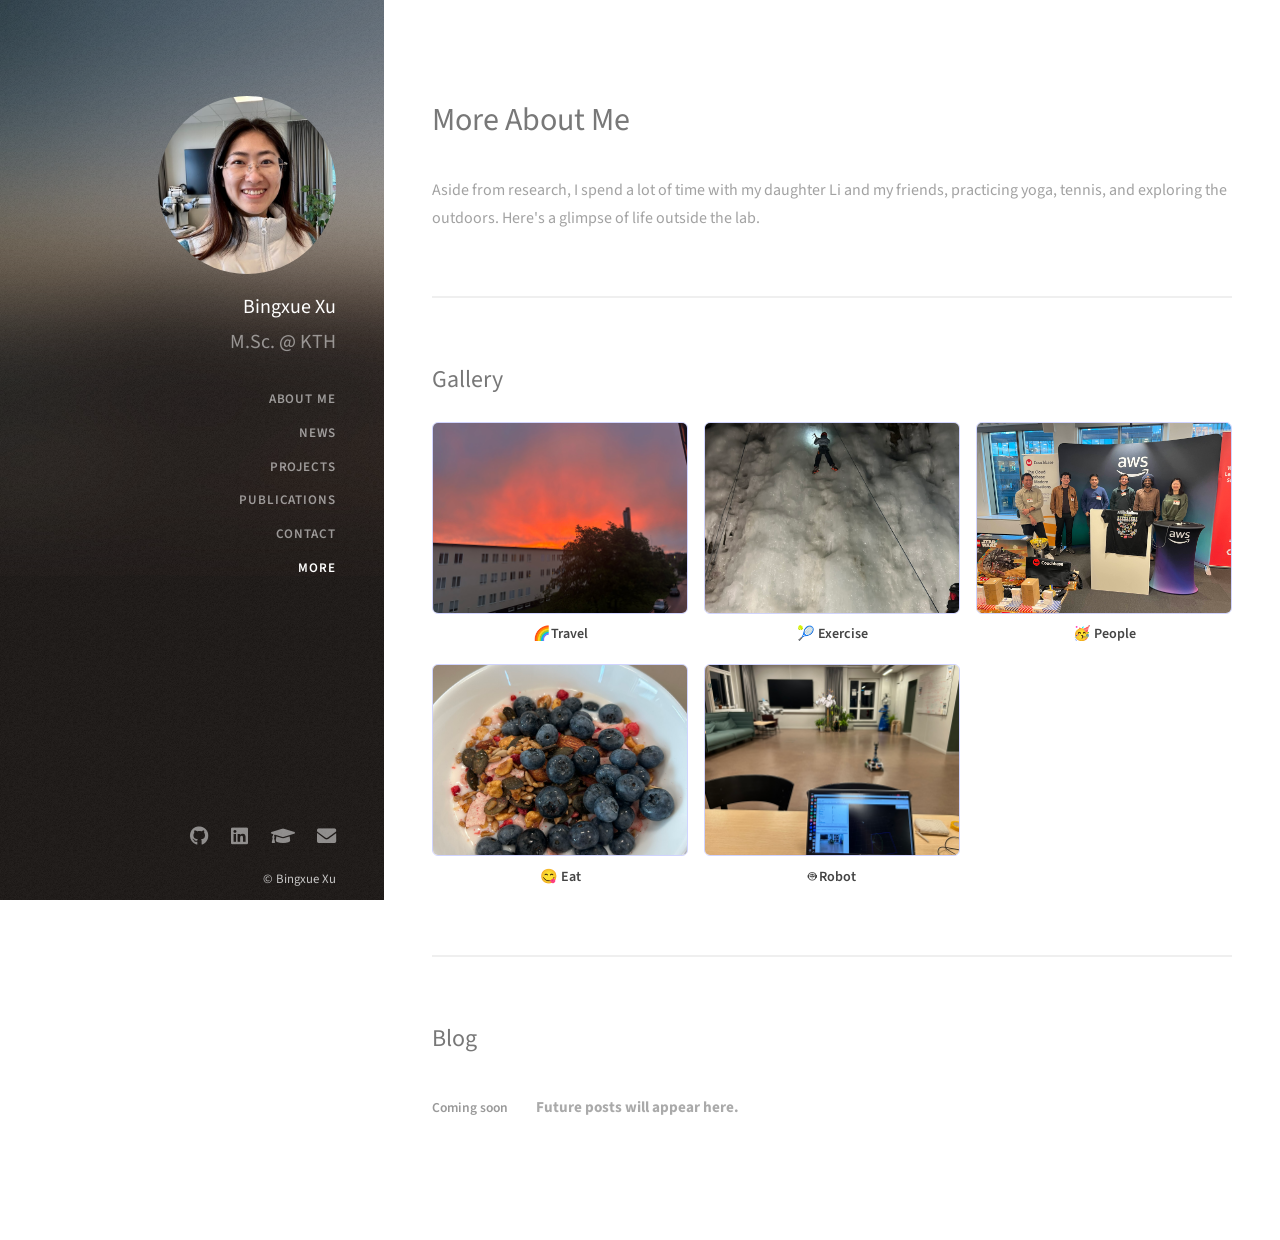
==== commit 14bfe85f: "create personal page" ====
--- a/more.html
+++ b/more.html
@@ -10,7 +10,7 @@
 		<meta charset="utf-8" />
 		<meta name="viewport" content="width=device-width, initial-scale=1, user-scalable=no" />
 		<link rel="stylesheet" href="assets/css/main.css" />
-		<link rel="stylesheet" href="assets/css/custom.css" />
+		<link rel="stylesheet" href="assets/css/custom.css?v=2" />
 		<link rel="stylesheet" href="assets/css/more.css" />
 	</head>
 	<body class="is-preload">
@@ -66,8 +66,7 @@
 					<h2>More About Me</h2>
 				</header>
 				<p>
-					I enjoy tennis and exploring the outdoors.
-					Here's a glimpse of life outside the lab.
+					Aside from research, I spend a lot of time with my daughter Li and my friends, practicing yoga, tennis, and exploring the outdoors. Here's a glimpse of life outside the lab.
 				</p>
 			</section>
 
@@ -84,28 +83,40 @@
 				<h2>Gallery</h2>
 				<div class="album-grid">
 
-					<!--
-						Album tile example (replace placeholder with real cover):
-						<a href="gallery/sweden.html" class="album-tile">
-							<div class="album-cover">
-								<img src="images/gallery/sweden/cover.jpg" alt="Sweden" />
-							</div>
-							<p class="album-label">Sweden</p>
-						</a>
-					-->
+					<a href="gallery/travel.html" class="album-tile">
+						<div class="album-cover">
+							<img src="images/gallery/travel/IMG_0733.JPEG" alt="Travel" />
+						</div>
+						<p class="album-label">🌈Travel</p>
+					</a>
 
-					<div class="album-tile album-placeholder">
-						<div class="album-cover"><span>Album</span></div>
-						<p class="album-label">Album Title</p>
-					</div>
-					<div class="album-tile album-placeholder">
-						<div class="album-cover"><span>Album</span></div>
-						<p class="album-label">Album Title</p>
-					</div>
-					<div class="album-tile album-placeholder">
-						<div class="album-cover"><span>Album</span></div>
-						<p class="album-label">Album Title</p>
-					</div>
+					<a href="gallery/exercise.html" class="album-tile">
+						<div class="album-cover">
+							<img src="images/gallery/exercise/IMG_2606.JPEG" alt="Exercise" />
+						</div>
+						<p class="album-label">🎾 Exercise</p>
+					</a>
+
+					<a href="gallery/people.html" class="album-tile">
+						<div class="album-cover">
+							<img src="images/gallery/people/IMG_1116.JPEG" alt="People" />
+						</div>
+						<p class="album-label">🥳 People</p>
+					</a>
+
+					<a href="gallery/eat.html" class="album-tile">
+						<div class="album-cover">
+							<img src="images/gallery/eat/IMG_0745.JPEG" alt="Eat" />
+						</div>
+						<p class="album-label">😋 Eat</p>
+					</a>
+
+					<a href="gallery/robot.html" class="album-tile">
+						<div class="album-cover">
+							<img src="images/gallery/robot/IMG_0644.JPEG" alt="Robot" />
+						</div>
+						<p class="album-label">🤖 Robot</p>
+					</a>
 
 				</div>
 			</section>
--- a/assets/css/custom.css
+++ b/assets/css/custom.css
@@ -98,11 +98,9 @@
 	display: flex;
 	gap: 1.2em;
 	padding: 0.55em 0;
-	border-bottom: 1px solid #f0f0f0;
 	font-size: 0.92em;
 	line-height: 1.5;
 }
-.news-list li:last-child { border-bottom: none; }
 .news-date {
 	flex: 0 0 7em;
 	font-weight: 600;
@@ -126,41 +124,58 @@
 /* Thumbnail */
 .pub-thumb {
 	flex: 0 0 200px;
-	max-width: 200px;
-}
-.pub-thumb img {
+	width: 200px;
+	height: 150px;
+	position: relative;
+	border-radius: 4px;
+	overflow: hidden;
+	border: 1px solid var(--border);
+}
+.pub-thumb img,
+.pub-thumb video {
+	position: absolute;
+	top: 0;
+	left: 0;
 	width: 100%;
-	border-radius: 4px;
-	border: 1px solid var(--border);
+	height: 100%;
+	object-fit: cover;
 	display: block;
+	border-radius: 0;
+	border: none;
+}
+
+/* Title overlay on pub-thumb */
+.pub-thumb-label {
+	position: absolute;
+	top: 0;
+	left: 0;
+	right: 0;
+	z-index: 2;
+	background: rgba(80, 92, 255, 0.88);
+	color: #fff;
+	font-size: 0.62em;
+	font-weight: 700;
+	letter-spacing: 0.1em;
+	text-transform: uppercase;
+	text-align: center;
+	padding: 0.3em 0.5em;
+	line-height: 1.4;
 }
 
 /* Placeholder tile */
 .pub-thumb-placeholder {
 	background: linear-gradient(135deg, #f3f4ff 0%, #e4e7ff 100%);
-	border-radius: 4px;
-	border: 1px solid #d0d4ff;
 	display: flex;
 	align-items: center;
 	justify-content: center;
-	min-height: 110px;
-}
-.pub-thumb-placeholder span {
-	font-size: 0.85em;
-	font-weight: 700;
-	color: var(--accent);
-	letter-spacing: 0.05em;
-	text-transform: uppercase;
 }
 
 /* Thesis label block (left side) — dark, like Lukas */
 .thesis-label {
 	background: #3a3a3a;
-	border-radius: 4px;
 	display: flex;
 	align-items: center;
 	justify-content: center;
-	min-height: 80px;
 }
 .thesis-label span {
 	font-size: 0.8em;
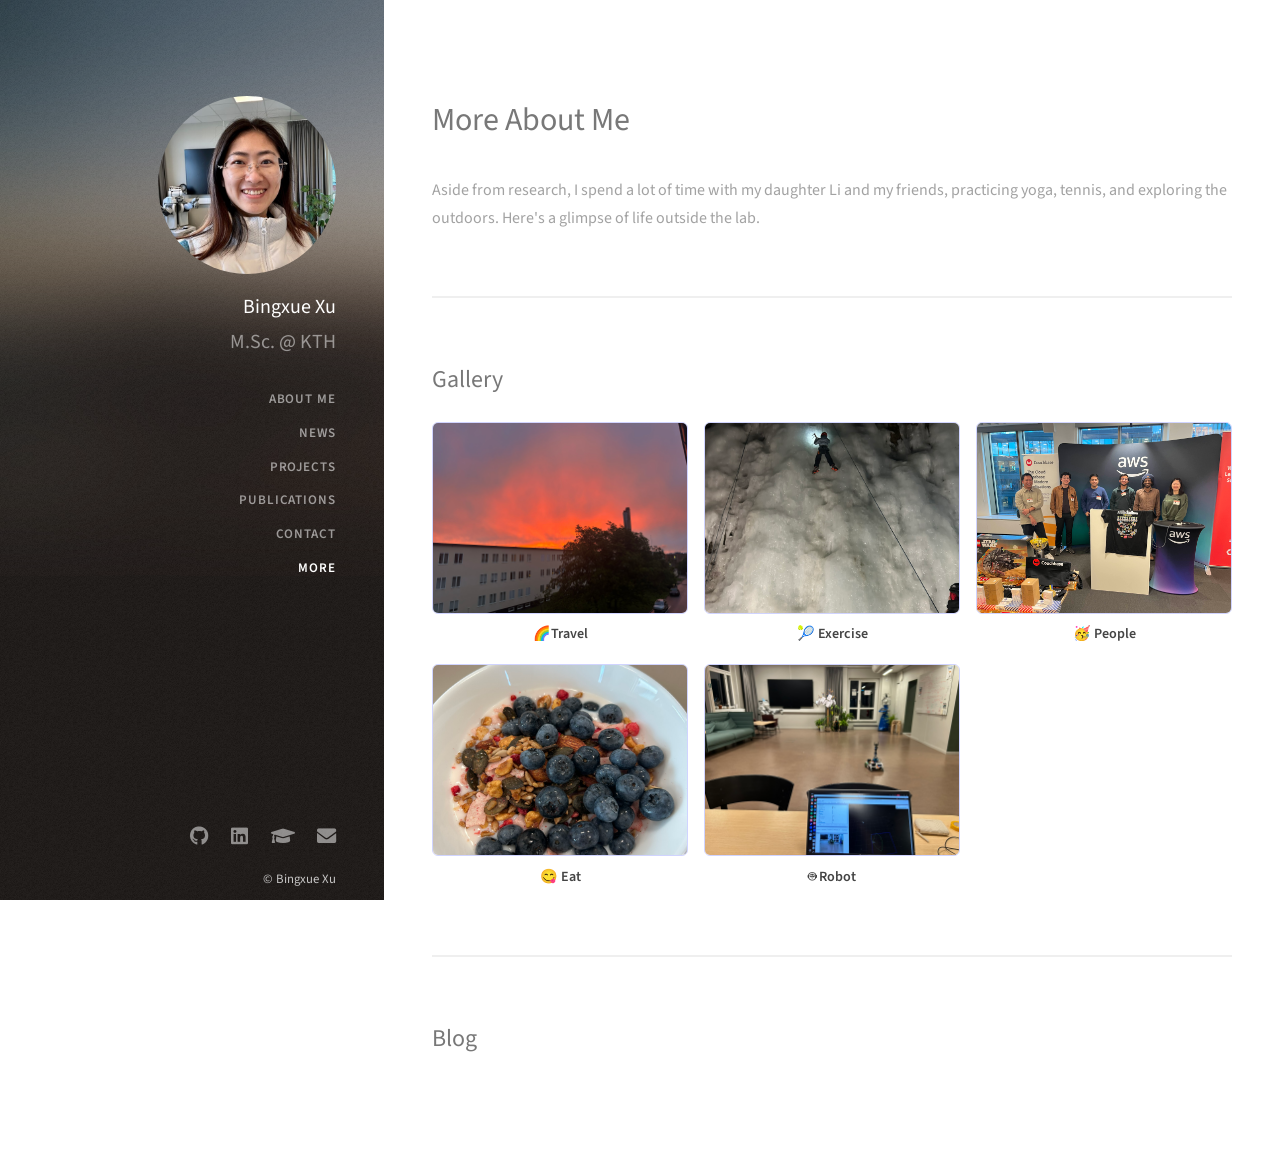
==== commit 950ce0dc: "update" ====
--- a/more.html
+++ b/more.html
@@ -134,12 +134,12 @@
 							</div>
 						</li>
 					-->
-					<li>
+					<!-- <li>
 						<span class="blog-date">Coming soon</span>
 						<div class="blog-body">
 							<span class="blog-title" style="color:#aaa;">Future posts will appear here.</span>
 						</div>
-					</li>
+					</li> -->
 				</ul>
 			</section>
 
--- a/assets/css/custom.css
+++ b/assets/css/custom.css
@@ -1,8 +1,8 @@
 /* Custom styles for Bingxue Xu — Strata base + al-folio-style pub cards */
 
 :root {
-	--accent:      #505cff;
-	--accent-hover:#4876f7;
+	--accent:      #4a72b5;
+	--accent-hover:#3d6fa8;
 	--accent-bg:   rgba(72, 118, 247, 0.08);
 	--text-muted:  #666;
 	--border:      #e0e0e0;
@@ -342,10 +342,11 @@
 	background: transparent !important;
 }
 
-/* ── Author name highlight — bold + accent colour ── */
+/* ── Author name highlight — heavy bold + fuchsia ── */
 .pub-authors strong {
-	font-weight: 700;
-	color: var(--accent);
+	font-weight: 900;
+	font-size: 1.05em;
+	color: #9333ea;
 }
 
 /* ── Projects expand/collapse ── */
@@ -374,6 +375,25 @@
 	color: var(--accent);
 }
 
+/* Clickable project thumbnails */
+a.pub-thumb {
+	transition: box-shadow 0.2s, border-color 0.2s;
+}
+a.pub-thumb:hover {
+	box-shadow: 0 2px 8px rgba(80, 92, 255, 0.25);
+	border-color: var(--accent) !important;
+}
+.pub-title a {
+	color: inherit;
+	text-decoration: none;
+	border: none;
+}
+.pub-title a:hover {
+	color: var(--accent);
+}
+
+
+
 /* ── Responsive ── */
 @media screen and (max-width: 600px) {
 	.pub-card { flex-direction: column; }
